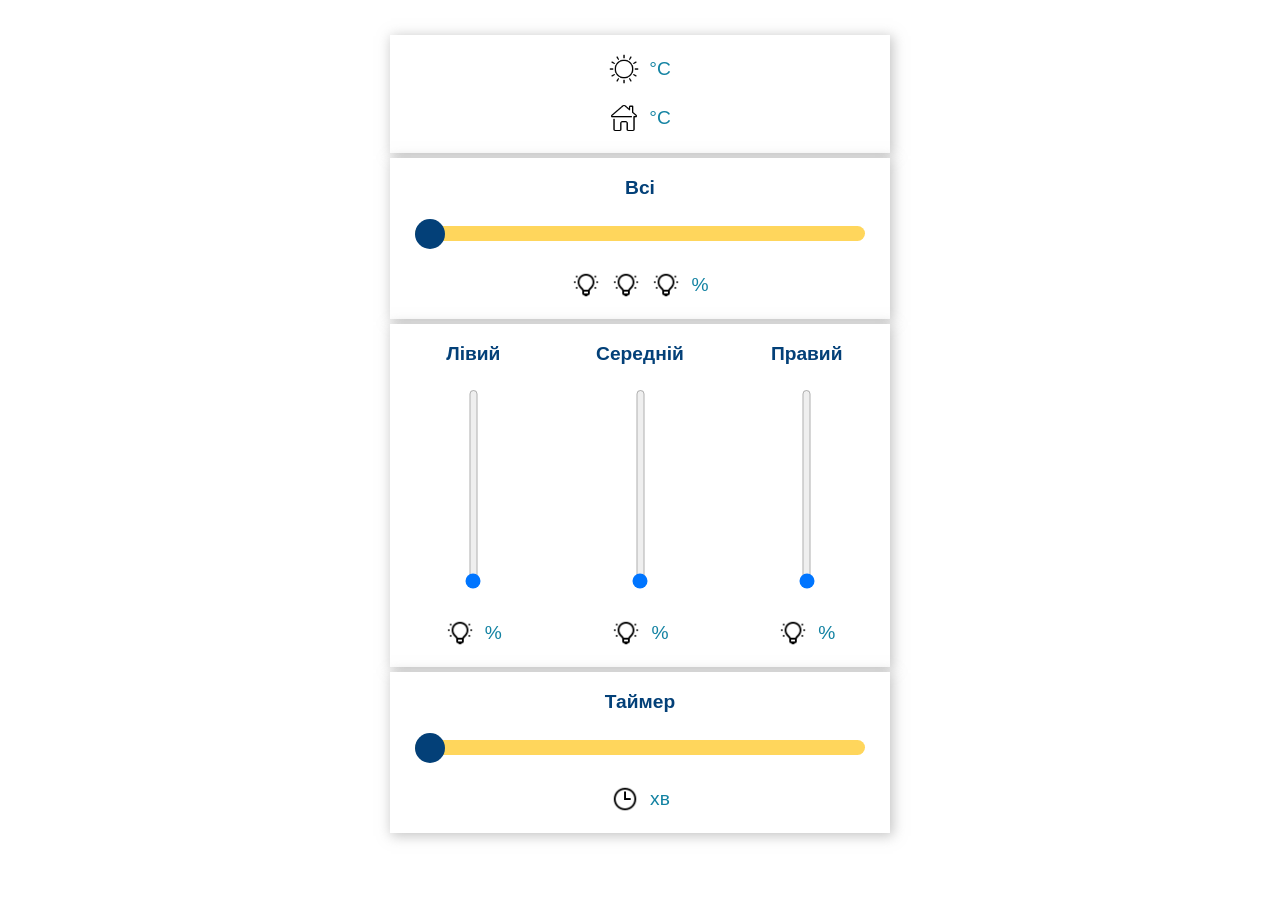
==== data/index.html @ 72e8430b "Add files for edit webServer" ====
<!-- Complete project details: https://randomnerdtutorials.com/esp8266-nodemcu-web-server-websocket-sliders/ -->

<!DOCTYPE html>
<html>
<head>
    <title>ESP IOT DASHBOARD</title>
    <meta name="viewport" content="width=device-width, initial-scale=1">
    <meta charset="UTF-8">
    <link rel="icon" type="image/png" href="favicon.png">
    <link rel="stylesheet" type="text/css" href="style.css">
</head>
<body>
    <div class="content">
        <div class="row">
            <div>
                <p class="state">
                    <img src="outdoor.png" width="30px" height="30px">
                    <span id="sliderValue7"></span> &deg;C
                </p>
                <p class="state">
                    <img src="house.png" width="30px" height="30px">
                    <span id="sliderValue6"></span> &deg;C
                </p>
            </div>
        </div>
        <div class="row">
            <div class="column-1">
                <p class="card-title">Всі</p>
                <p class="switch">
                    <input type="range" onchange="updateSliderPWM(this)" id="slider1" min="0" max="100" step="1" value ="0" class="slider">
                </p>
                <p class="state">
                    <img src="light.png" width="30px" height="30px">
                    <img src="light.png" width="30px" height="30px">
                    <img src="light.png" width="30px" height="30px">
                    <span id="sliderValue1"></span> &percnt;
                </p>
            </div>
        </div>
        <div class="row">
            <div class="column">
                <p class="card-title">Лівий</p>
                <p class="switch">
                    <input type="range" onchange="updateSliderPWM(this)" id="slider3" min="0" max="100" step="1" value ="0" class="slider-vertical">
                </p>
                <p class="state">
                    <img src="light.png" width="30px" height="30px">
                    <span id="sliderValue3"></span> &percnt;
                </p>
            </div>
            <div class="column">
                <p class="card-title">Середній</p>
                <p class="switch">
                    <input type="range" onchange="updateSliderPWM(this)" id="slider4" min="0" max="100" step="1" value ="0" class="slider-vertical">
                </p>
                <p class="state">
                    <img src="light.png" width="30px" height="30px">
                    <span id="sliderValue4"></span> &percnt;
                </p>
            </div>
            <div class="column">
                <p class="card-title">Правий</p>
                <p class="switch">
                    <input type="range" onchange="updateSliderPWM(this)" id="slider5" min="0" max="100" step="1" value ="0" class="slider-vertical">
                </p>
                <p class="state">
                    <img src="light.png" width="30px" height="30px">
                    <span id="sliderValue5"></span> &percnt;
                </p>
            </div>
        </div>
        <div class="row">
            <div class="column-1">
                <p class="card-title">Таймер</p>
                <p class="switch">
                    <input type="range" onchange="updateSliderPWM(this)" id="slider2" min="0" max="60" step="5" value ="0" class="slider">
                </p>
                <p class="state">
                    <img src="clock.png" width="30px" height="30px">
                    <span id="sliderValue2"></span> хв
                </p>
            </div>
        </div>
    </div>
    <script src="script.js"></script>
</body>
</html>
---- data/style.css ----
/*  Complete project details: https://randomnerdtutorials.com/esp8266-nodemcu-web-server-websocket-sliders/  */

html {
    font-family: Arial, Helvetica, sans-serif;
    display: inline-block;
    text-align: center;
  }
  h1 {
    font-size: 1.8rem;
    color: white;
  }
  p {
    font-size: 1.4rem;
  }
  .topnav {
    overflow: hidden;
    background-color: #0A1128;
  }
  body {
    margin: 0;
  }
  .content {
    padding: 30px;
  }
  .card-grid {
    max-width: 500px;
    margin: 0 auto;
    display: grid;
    grid-gap: 2rem;
    grid-template-columns: repeat(auto-fit, minmax(200px, 1fr));
  }
  .card {
    background-color: white;
    box-shadow: 2px 2px 12px 1px rgba(140,140,140,.5);
  }
  .card-title {
    font-size: 1.2rem;
    font-weight: bold;
    color: #034078
  }
  .state {
    font-size: 1.2rem;
    vertical-align: middle ;
    color:#1282A2;
  }
  .slider {
    -webkit-appearance: none;
    margin: 0 auto;
    width: 100%;
    height: 15px;
    border-radius: 10px;
    background: #FFD65C;
    outline: none;
  }
  .slider::-webkit-slider-thumb {
    -webkit-appearance: none;
    appearance: none;
    width: 30px;
    height: 30px;
    border-radius: 50%;
    background: #034078;
    cursor: pointer;
  }
  .slider::-moz-range-thumb {
    width: 30px;
    height: 30px;
    border-radius: 50% ;
    background: #034078;
    cursor: pointer;
  }

  .row {
    display: flex;
    align-items: center;
    justify-content: space-around;
    max-width: 500px;
    margin: 5px auto;
    background-color: white;
    box-shadow: 2px 2px 12px 1px rgba(140,140,140,.5);
  }
  
  .column {
    flex: 33.33%;
  }

  .column-1 {
    flex: 100%;
  }

  .switch {
    padding-left: 5%;
    padding-right: 5%;
  }

  .state {
    display: flex;
    align-items: center;
    justify-content: center;
  }

  .state img {
      vertical-align: middle;
      margin-right: 10px; /* Дополнительный отступ, если нужен */
  }

  .slider-vertical {
    width: 15px;
    height: 200px;
    appearance: none;
    background: #FFD65C;
    -webkit-appearance: slider-vertical;
  }
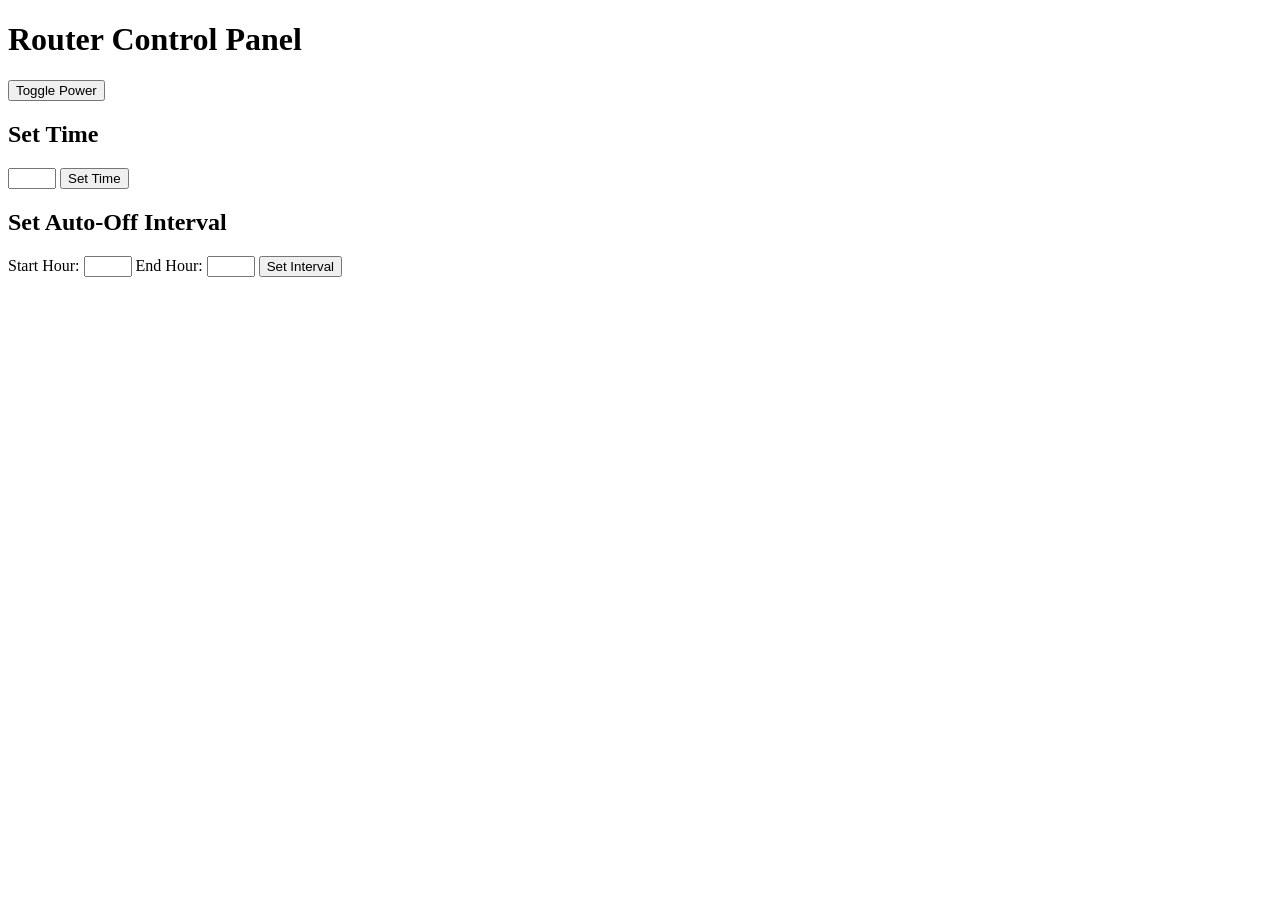
==== commit a9bc169d: "add new html js file" ====
--- a/data/index.html
+++ b/data/index.html
@@ -1,87 +1,24 @@
-<!-- Complete project details: https://randomnerdtutorials.com/esp8266-nodemcu-web-server-websocket-sliders/ -->
-
 <!DOCTYPE html>
 <html>
-<head>
-    <title>ESP IOT DASHBOARD</title>
-    <meta name="viewport" content="width=device-width, initial-scale=1">
-    <meta charset="UTF-8">
-    <link rel="icon" type="image/png" href="favicon.png">
-    <link rel="stylesheet" type="text/css" href="style.css">
-</head>
-<body>
-    <div class="content">
-        <div class="row">
-            <div>
-                <p class="state">
-                    <img src="outdoor.png" width="30px" height="30px">
-                    <span id="sliderValue7"></span> &deg;C
-                </p>
-                <p class="state">
-                    <img src="house.png" width="30px" height="30px">
-                    <span id="sliderValue6"></span> &deg;C
-                </p>
-            </div>
+    <head>
+        <meta charset="UTF-8">
+        <title>Router Control Panel</title>
+        <script src="script.js"></script>
+    </head>
+    <body>
+        <h1>Router Control Panel</h1>
+        <div id="status">
+            <!-- Статус будет загружен через AJAX -->
         </div>
-        <div class="row">
-            <div class="column-1">
-                <p class="card-title">Всі</p>
-                <p class="switch">
-                    <input type="range" onchange="updateSliderPWM(this)" id="slider1" min="0" max="100" step="1" value ="0" class="slider">
-                </p>
-                <p class="state">
-                    <img src="light.png" width="30px" height="30px">
-                    <img src="light.png" width="30px" height="30px">
-                    <img src="light.png" width="30px" height="30px">
-                    <span id="sliderValue1"></span> &percnt;
-                </p>
-            </div>
-        </div>
-        <div class="row">
-            <div class="column">
-                <p class="card-title">Лівий</p>
-                <p class="switch">
-                    <input type="range" onchange="updateSliderPWM(this)" id="slider3" min="0" max="100" step="1" value ="0" class="slider-vertical">
-                </p>
-                <p class="state">
-                    <img src="light.png" width="30px" height="30px">
-                    <span id="sliderValue3"></span> &percnt;
-                </p>
-            </div>
-            <div class="column">
-                <p class="card-title">Середній</p>
-                <p class="switch">
-                    <input type="range" onchange="updateSliderPWM(this)" id="slider4" min="0" max="100" step="1" value ="0" class="slider-vertical">
-                </p>
-                <p class="state">
-                    <img src="light.png" width="30px" height="30px">
-                    <span id="sliderValue4"></span> &percnt;
-                </p>
-            </div>
-            <div class="column">
-                <p class="card-title">Правий</p>
-                <p class="switch">
-                    <input type="range" onchange="updateSliderPWM(this)" id="slider5" min="0" max="100" step="1" value ="0" class="slider-vertical">
-                </p>
-                <p class="state">
-                    <img src="light.png" width="30px" height="30px">
-                    <span id="sliderValue5"></span> &percnt;
-                </p>
-            </div>
-        </div>
-        <div class="row">
-            <div class="column-1">
-                <p class="card-title">Таймер</p>
-                <p class="switch">
-                    <input type="range" onchange="updateSliderPWM(this)" id="slider2" min="0" max="60" step="5" value ="0" class="slider">
-                </p>
-                <p class="state">
-                    <img src="clock.png" width="30px" height="30px">
-                    <span id="sliderValue2"></span> хв
-                </p>
-            </div>
-        </div>
-    </div>
-    <script src="script.js"></script>
-</body>
-</html>+        <button id="togglePower">Toggle Power</button>
+        <h2>Set Time</h2>
+        <input type="number" id="hourInput" min="0" max="23">
+        <button id="setTimeBtn">Set Time</button>
+        <h2>Set Auto-Off Interval</h2>
+        <label for="startHourInput">Start Hour:</label>
+        <input type="number" id="startHourInput" min="0" max="23">
+        <label for="endHourInput">End Hour:</label>
+        <input type="number" id="endHourInput" min="0" max="23">
+        <button id="setSettingsBtn">Set Interval</button>
+    </body>
+</html>
